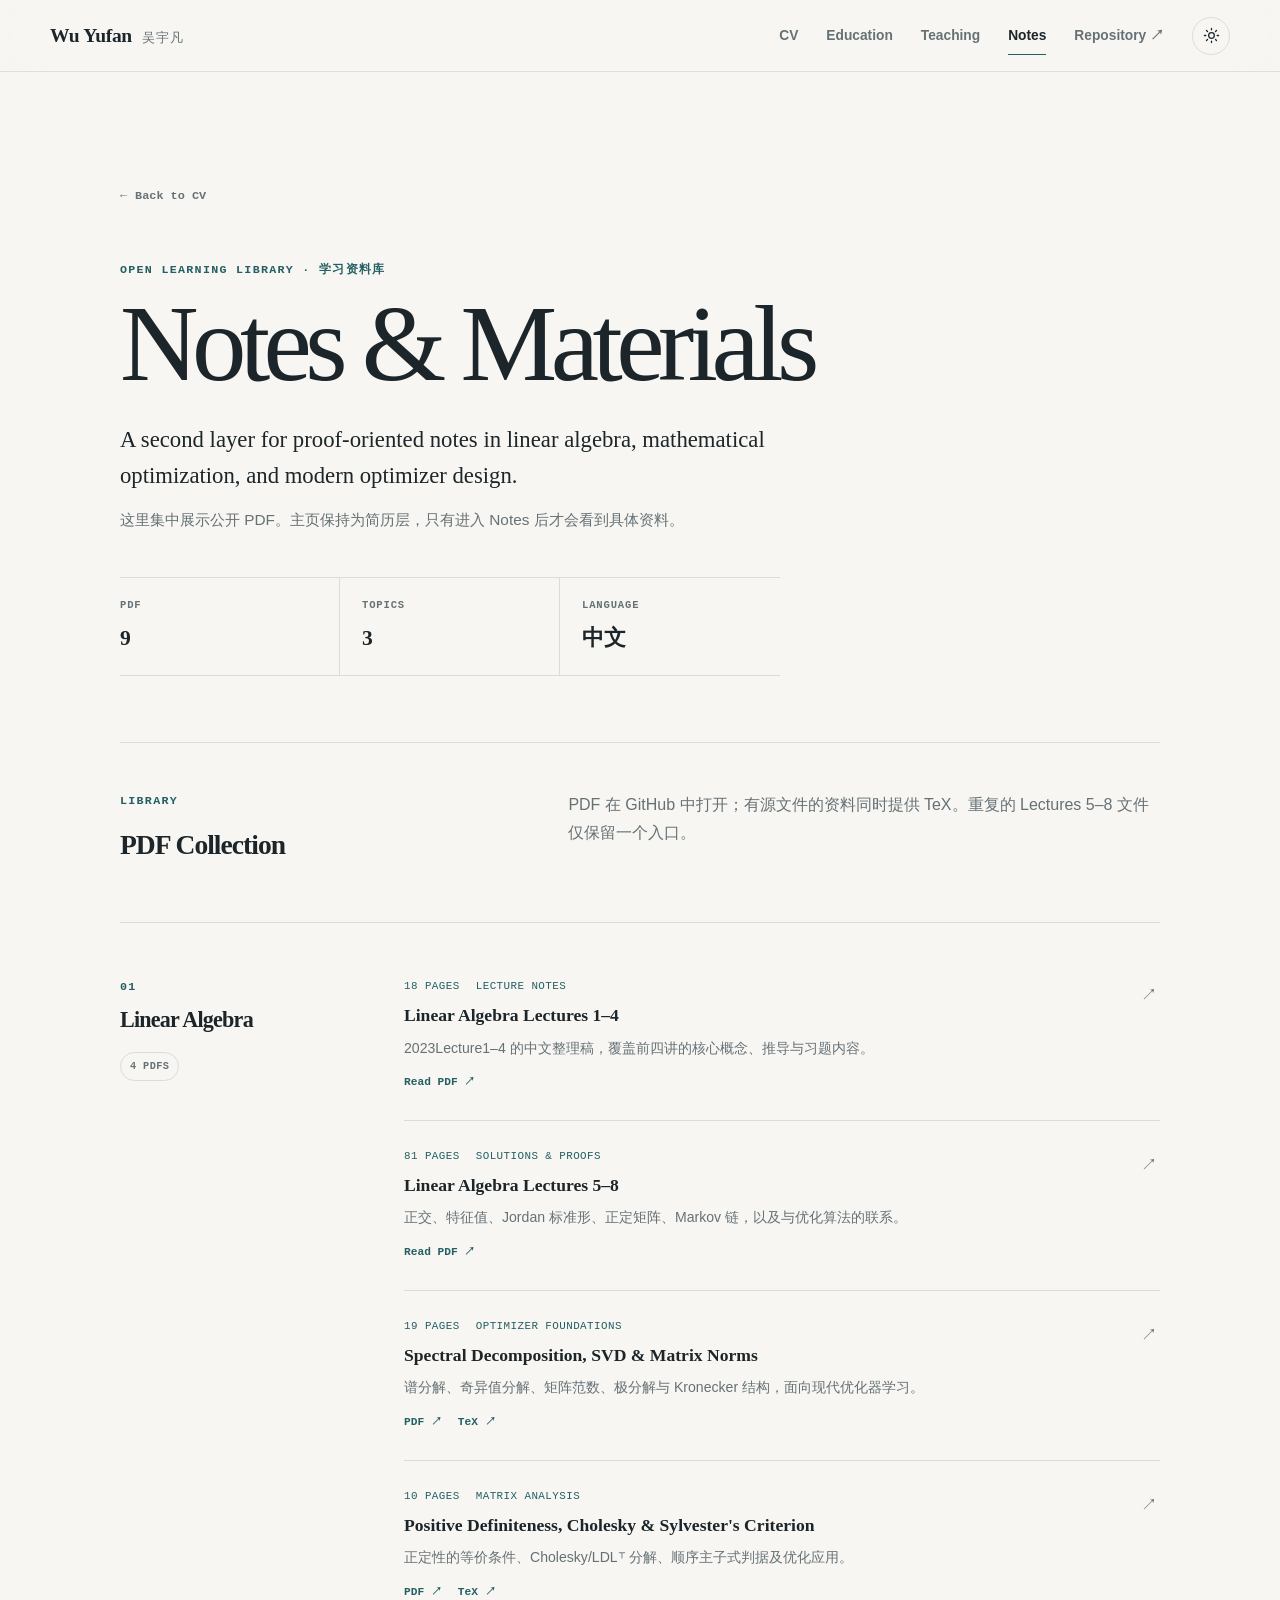
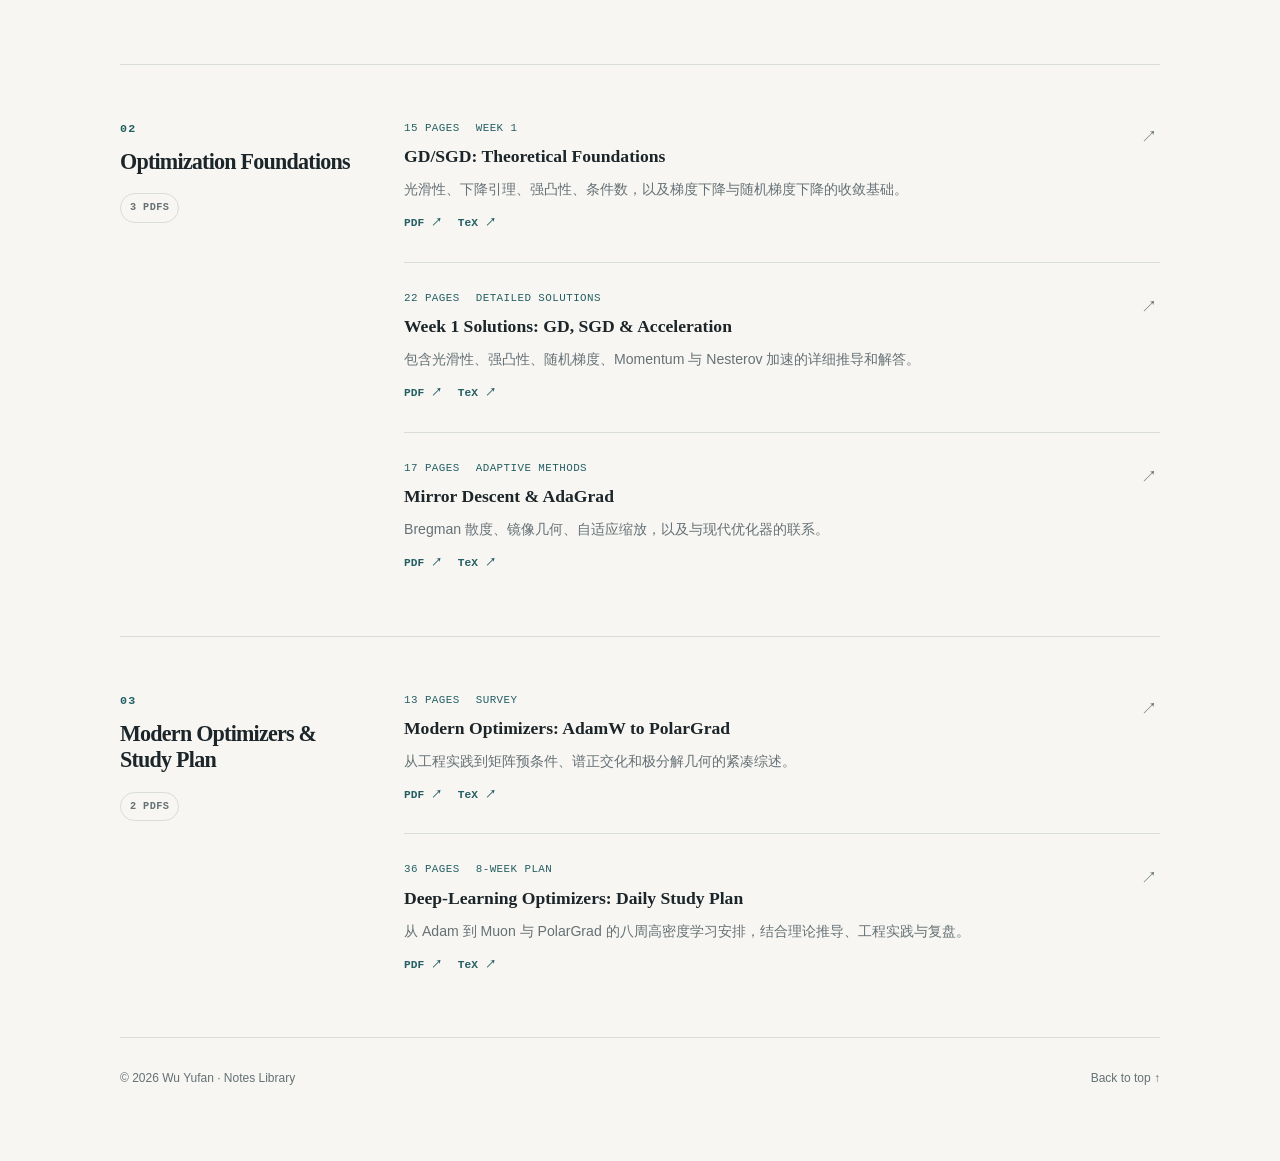
==== docs/notes.html @ ca5fc572 "update academic profile and notes library" ====
<!doctype html>
<html lang="zh-CN" data-theme="light">
<head>
  <meta charset="utf-8">
  <meta name="viewport" content="width=device-width, initial-scale=1">
  <meta name="description" content="Wu Yufan 的学习资料库：线性代数、数学优化与现代优化器中文 PDF 笔记。">
  <meta name="theme-color" content="#f7f6f2">
  <meta property="og:type" content="website">
  <meta property="og:title" content="Notes & Materials · Wu Yufan">
  <meta property="og:description" content="Open PDF notes on linear algebra, optimization, and modern optimizers.">
  <title>Notes & Materials · Wu Yufan</title>
  <link rel="icon" href="favicon.svg" type="image/svg+xml">
  <link rel="stylesheet" href="assets/css/site.css">
  <script>
    (function () {
      let stored = null;
      try {
        stored = localStorage.getItem('wy-theme');
      } catch (error) {
        stored = null;
      }
      const preferred = window.matchMedia('(prefers-color-scheme: dark)').matches ? 'dark' : 'light';
      document.documentElement.dataset.theme = stored || preferred;
    }());
  </script>
</head>
<body data-page="notes">
  <a class="skip-link" href="#library">跳到资料列表</a>

  <header class="masthead">
    <div class="masthead__inner">
      <a class="brand" href="index.html" aria-label="返回个人主页">
        <span class="brand__name">Wu Yufan</span>
        <span class="brand__cn">吴宇凡</span>
      </a>

      <button class="nav-toggle" type="button" aria-expanded="false" aria-controls="site-nav">
        <span class="sr-only">打开导航</span>
        <span></span><span></span><span></span>
      </button>

      <nav class="site-nav" id="site-nav" aria-label="主导航">
        <a href="index.html">CV</a>
        <a href="index.html#education">Education</a>
        <a href="index.html#teaching">Teaching</a>
        <a class="is-active" href="notes.html" aria-current="page">Notes</a>
        <a href="https://github.com/sufe-WuYuFan/Optimizer-algorithm-learning" target="_blank" rel="noreferrer">Repository <span aria-hidden="true">↗</span></a>
        <button class="theme-toggle" type="button" aria-label="切换到深色主题" aria-pressed="false" title="切换明暗主题">
          <svg class="icon icon--sun" viewBox="0 0 24 24" aria-hidden="true">
            <circle cx="12" cy="12" r="4"></circle>
            <path d="M12 2v2M12 20v2M4.93 4.93l1.42 1.42M17.66 17.66l1.41 1.41M2 12h2M20 12h2M4.93 19.07l1.42-1.42M17.66 6.34l1.41-1.41"></path>
          </svg>
          <svg class="icon icon--moon" viewBox="0 0 24 24" aria-hidden="true">
            <path d="M21 12.8A9 9 0 1 1 11.2 3 7 7 0 0 0 21 12.8Z"></path>
          </svg>
        </button>
      </nav>
    </div>
  </header>

  <main class="notes-shell" id="top">
    <header class="notes-hero">
      <a class="back-link" href="index.html"><span aria-hidden="true">←</span> Back to CV</a>
      <p class="eyebrow">Open learning library · 学习资料库</p>
      <h1>Notes & Materials</h1>
      <p class="notes-hero__lead">A second layer for proof-oriented notes in linear algebra, mathematical optimization, and modern optimizer design.</p>
      <p class="notes-hero__lead notes-hero__lead--cn">这里集中展示公开 PDF。主页保持为简历层，只有进入 Notes 后才会看到具体资料。</p>
      <dl class="notes-stats" aria-label="资料统计">
        <div><dt>PDF</dt><dd>9</dd></div>
        <div><dt>Topics</dt><dd>3</dd></div>
        <div><dt>Language</dt><dd>中文</dd></div>
      </dl>
    </header>

    <section class="notes-library" id="library" aria-labelledby="library-title">
      <div class="notes-library__intro">
        <div>
          <p class="section-index">Library</p>
          <h2 id="library-title">PDF Collection</h2>
        </div>
        <p>PDF 在 GitHub 中打开；有源文件的资料同时提供 TeX。重复的 Lectures 5–8 文件仅保留一个入口。</p>
      </div>

      <section class="notes-group" aria-labelledby="linear-algebra-title">
        <header class="notes-group__header">
          <div>
            <p class="section-index">01</p>
            <h3 id="linear-algebra-title">Linear Algebra</h3>
          </div>
          <span>4 PDFs</span>
        </header>
        <div class="notes-list">
          <article class="note">
            <div class="note__meta"><span>18 pages</span><span>Lecture notes</span></div>
            <h3>Linear Algebra Lectures 1–4</h3>
            <p>2023Lecture1–4 的中文整理稿，覆盖前四讲的核心概念、推导与习题内容。</p>
            <div class="note__links">
              <a href="https://github.com/sufe-WuYuFan/Optimizer-algorithm-learning/blob/main/线性代数知识补充/线性代数Lecture_1_4.pdf" target="_blank" rel="noreferrer">Read PDF <span aria-hidden="true">↗</span></a>
            </div>
          </article>

          <article class="note">
            <div class="note__meta"><span>81 pages</span><span>Solutions & proofs</span></div>
            <h3>Linear Algebra Lectures 5–8</h3>
            <p>正交、特征值、Jordan 标准形、正定矩阵、Markov 链，以及与优化算法的联系。</p>
            <div class="note__links">
              <a href="https://github.com/sufe-WuYuFan/Optimizer-algorithm-learning/blob/main/optimizer-lecture/linear_algebra_lectures_5_8_solutions.pdf" target="_blank" rel="noreferrer">Read PDF <span aria-hidden="true">↗</span></a>
            </div>
          </article>

          <article class="note">
            <div class="note__meta"><span>19 pages</span><span>Optimizer foundations</span></div>
            <h3>Spectral Decomposition, SVD & Matrix Norms</h3>
            <p>谱分解、奇异值分解、矩阵范数、极分解与 Kronecker 结构，面向现代优化器学习。</p>
            <div class="note__links">
              <a href="https://github.com/sufe-WuYuFan/Optimizer-algorithm-learning/blob/main/线性代数知识补充/linear_algebra_supplement.pdf" target="_blank" rel="noreferrer">PDF <span aria-hidden="true">↗</span></a>
              <a href="https://github.com/sufe-WuYuFan/Optimizer-algorithm-learning/blob/main/线性代数知识补充/linear_algebra_supplement.tex" target="_blank" rel="noreferrer">TeX <span aria-hidden="true">↗</span></a>
            </div>
          </article>

          <article class="note">
            <div class="note__meta"><span>10 pages</span><span>Matrix analysis</span></div>
            <h3>Positive Definiteness, Cholesky & Sylvester's Criterion</h3>
            <p>正定性的等价条件、Cholesky/LDLᵀ 分解、顺序主子式判据及优化应用。</p>
            <div class="note__links">
              <a href="https://github.com/sufe-WuYuFan/Optimizer-algorithm-learning/blob/main/optimizer-lecture/positive-definite-cholesky-sylvester.pdf" target="_blank" rel="noreferrer">PDF <span aria-hidden="true">↗</span></a>
              <a href="https://github.com/sufe-WuYuFan/Optimizer-algorithm-learning/blob/main/optimizer-lecture/positive-definite-cholesky-sylvester.tex" target="_blank" rel="noreferrer">TeX <span aria-hidden="true">↗</span></a>
            </div>
          </article>
        </div>
      </section>

      <section class="notes-group" aria-labelledby="optimization-title">
        <header class="notes-group__header">
          <div>
            <p class="section-index">02</p>
            <h3 id="optimization-title">Optimization Foundations</h3>
          </div>
          <span>3 PDFs</span>
        </header>
        <div class="notes-list">
          <article class="note">
            <div class="note__meta"><span>15 pages</span><span>Week 1</span></div>
            <h3>GD/SGD: Theoretical Foundations</h3>
            <p>光滑性、下降引理、强凸性、条件数，以及梯度下降与随机梯度下降的收敛基础。</p>
            <div class="note__links">
              <a href="https://github.com/sufe-WuYuFan/Optimizer-algorithm-learning/blob/main/optimizer-lecture/week1.pdf" target="_blank" rel="noreferrer">PDF <span aria-hidden="true">↗</span></a>
              <a href="https://github.com/sufe-WuYuFan/Optimizer-algorithm-learning/blob/main/optimizer-lecture/week1.tex" target="_blank" rel="noreferrer">TeX <span aria-hidden="true">↗</span></a>
            </div>
          </article>

          <article class="note">
            <div class="note__meta"><span>22 pages</span><span>Detailed solutions</span></div>
            <h3>Week 1 Solutions: GD, SGD & Acceleration</h3>
            <p>包含光滑性、强凸性、随机梯度、Momentum 与 Nesterov 加速的详细推导和解答。</p>
            <div class="note__links">
              <a href="https://github.com/sufe-WuYuFan/Optimizer-algorithm-learning/blob/main/optimizer-lecture/week1_solutions.pdf" target="_blank" rel="noreferrer">PDF <span aria-hidden="true">↗</span></a>
              <a href="https://github.com/sufe-WuYuFan/Optimizer-algorithm-learning/blob/main/optimizer-lecture/week1_solutions.tex" target="_blank" rel="noreferrer">TeX <span aria-hidden="true">↗</span></a>
            </div>
          </article>

          <article class="note">
            <div class="note__meta"><span>17 pages</span><span>Adaptive methods</span></div>
            <h3>Mirror Descent & AdaGrad</h3>
            <p>Bregman 散度、镜像几何、自适应缩放，以及与现代优化器的联系。</p>
            <div class="note__links">
              <a href="https://github.com/sufe-WuYuFan/Optimizer-algorithm-learning/blob/main/optimizer-lecture/week2_mirror_descent_adagrad.pdf" target="_blank" rel="noreferrer">PDF <span aria-hidden="true">↗</span></a>
              <a href="https://github.com/sufe-WuYuFan/Optimizer-algorithm-learning/blob/main/optimizer-lecture/week2_mirror_descent_adagrad.tex" target="_blank" rel="noreferrer">TeX <span aria-hidden="true">↗</span></a>
            </div>
          </article>
        </div>
      </section>

      <section class="notes-group" aria-labelledby="optimizers-title">
        <header class="notes-group__header">
          <div>
            <p class="section-index">03</p>
            <h3 id="optimizers-title">Modern Optimizers & Study Plan</h3>
          </div>
          <span>2 PDFs</span>
        </header>
        <div class="notes-list">
          <article class="note">
            <div class="note__meta"><span>13 pages</span><span>Survey</span></div>
            <h3>Modern Optimizers: AdamW to PolarGrad</h3>
            <p>从工程实践到矩阵预条件、谱正交化和极分解几何的紧凑综述。</p>
            <div class="note__links">
              <a href="https://github.com/sufe-WuYuFan/Optimizer-algorithm-learning/blob/main/optimizer-lecture/optimizer_lecture_v2.pdf" target="_blank" rel="noreferrer">PDF <span aria-hidden="true">↗</span></a>
              <a href="https://github.com/sufe-WuYuFan/Optimizer-algorithm-learning/blob/main/optimizer-lecture/optimizer_lecture_v2.tex" target="_blank" rel="noreferrer">TeX <span aria-hidden="true">↗</span></a>
            </div>
          </article>

          <article class="note">
            <div class="note__meta"><span>36 pages</span><span>8-week plan</span></div>
            <h3>Deep-Learning Optimizers: Daily Study Plan</h3>
            <p>从 Adam 到 Muon 与 PolarGrad 的八周高密度学习安排，结合理论推导、工程实践与复盘。</p>
            <div class="note__links">
              <a href="https://github.com/sufe-WuYuFan/Optimizer-algorithm-learning/blob/main/optimizer-lecture/每日学习计划_优化器.pdf" target="_blank" rel="noreferrer">PDF <span aria-hidden="true">↗</span></a>
              <a href="https://github.com/sufe-WuYuFan/Optimizer-algorithm-learning/blob/main/optimizer-lecture/每日学习计划_优化器.tex" target="_blank" rel="noreferrer">TeX <span aria-hidden="true">↗</span></a>
            </div>
          </article>
        </div>
      </section>
    </section>

    <footer class="footer notes-footer">
      <p>© <span id="current-year">2026</span> Wu Yufan · Notes Library</p>
      <a href="#top">Back to top ↑</a>
    </footer>
  </main>

  <script src="assets/js/site.js" defer></script>
</body>
</html>
---- docs/assets/css/site.css ----
:root {
  color-scheme: light;
  --bg: #f7f6f2;
  --surface: #ffffff;
  --surface-muted: #f0f2ef;
  --ink: #1c2529;
  --muted: #667176;
  --faint: #647176;
  --line: #d8ddda;
  --line-strong: #bac4c0;
  --accent: #245f63;
  --accent-strong: #17464a;
  --accent-soft: #e4efed;
  --shadow: 0 18px 55px rgba(25, 42, 43, 0.08);
  --sans: Inter, ui-sans-serif, -apple-system, BlinkMacSystemFont, "Segoe UI", "PingFang SC", "Hiragino Sans GB", "Microsoft YaHei", sans-serif;
  --serif: "Iowan Old Style", "Palatino Linotype", "Noto Serif SC", "Songti SC", Georgia, serif;
  --mono: "SFMono-Regular", Consolas, "Liberation Mono", monospace;
  --header-h: 72px;
  --content-w: 1180px;
}

html[data-theme="dark"] {
  color-scheme: dark;
  --bg: #121718;
  --surface: #192022;
  --surface-muted: #20292b;
  --ink: #edf1ef;
  --muted: #aab5b4;
  --faint: #7f8b8a;
  --line: #313b3c;
  --line-strong: #465354;
  --accent: #8fc9c6;
  --accent-strong: #b7e3df;
  --accent-soft: #203536;
  --shadow: 0 20px 60px rgba(0, 0, 0, 0.28);
}

*,
*::before,
*::after {
  box-sizing: border-box;
}

html {
  scroll-behavior: smooth;
  scroll-padding-top: calc(var(--header-h) + 24px);
}

body {
  margin: 0;
  background: var(--bg);
  color: var(--ink);
  font-family: var(--sans);
  font-size: 16px;
  line-height: 1.72;
  -webkit-font-smoothing: antialiased;
  text-rendering: optimizeLegibility;
}

a {
  color: inherit;
  text-decoration-thickness: 1px;
  text-underline-offset: 0.2em;
}

a:hover {
  color: var(--accent);
}

button,
a {
  -webkit-tap-highlight-color: transparent;
}

button {
  font: inherit;
}

img,
svg {
  display: block;
}

::selection {
  background: var(--accent-soft);
  color: var(--accent-strong);
}

.sr-only {
  position: absolute;
  width: 1px;
  height: 1px;
  padding: 0;
  margin: -1px;
  overflow: hidden;
  clip: rect(0, 0, 0, 0);
  white-space: nowrap;
  border: 0;
}

.skip-link {
  position: fixed;
  z-index: 1000;
  top: 10px;
  left: 10px;
  padding: 9px 14px;
  border-radius: 8px;
  background: var(--ink);
  color: var(--bg);
  transform: translateY(-150%);
  transition: transform 0.2s ease;
}

.skip-link:focus {
  transform: translateY(0);
}

.masthead {
  position: sticky;
  z-index: 100;
  top: 0;
  height: var(--header-h);
  border-bottom: 1px solid color-mix(in srgb, var(--line) 82%, transparent);
  background: color-mix(in srgb, var(--bg) 91%, transparent);
  backdrop-filter: blur(18px) saturate(140%);
}

.masthead__inner {
  display: flex;
  align-items: center;
  justify-content: space-between;
  width: min(calc(100% - 40px), var(--content-w));
  height: 100%;
  margin: 0 auto;
}

.brand {
  display: inline-flex;
  align-items: baseline;
  gap: 10px;
  text-decoration: none;
  letter-spacing: -0.02em;
}

.brand__name {
  font-family: var(--serif);
  font-size: 1.22rem;
  font-weight: 700;
}

.brand__cn {
  color: var(--muted);
  font-size: 0.79rem;
  letter-spacing: 0.08em;
}

.site-nav {
  display: flex;
  align-items: center;
  gap: 28px;
}

.site-nav > a {
  position: relative;
  color: var(--muted);
  font-size: 0.86rem;
  font-weight: 600;
  text-decoration: none;
}

.site-nav > a::after {
  position: absolute;
  right: 0;
  bottom: -8px;
  left: 0;
  height: 1px;
  background: var(--accent);
  content: "";
  transform: scaleX(0);
  transform-origin: left;
  transition: transform 0.2s ease;
}

.site-nav > a:hover,
.site-nav > a.is-active {
  color: var(--ink);
}

.site-nav > a:hover::after,
.site-nav > a.is-active::after {
  transform: scaleX(1);
}

.theme-toggle,
.nav-toggle {
  display: grid;
  width: 38px;
  height: 38px;
  padding: 0;
  border: 1px solid var(--line);
  border-radius: 50%;
  background: transparent;
  color: var(--ink);
  cursor: pointer;
  place-items: center;
  transition: border-color 0.2s ease, background 0.2s ease, transform 0.2s ease;
}

.theme-toggle:hover,
.nav-toggle:hover {
  border-color: var(--line-strong);
  background: var(--surface-muted);
  transform: translateY(-1px);
}

.theme-toggle .icon {
  grid-area: 1 / 1;
  width: 17px;
  height: 17px;
  fill: none;
  stroke: currentColor;
  stroke-linecap: round;
  stroke-linejoin: round;
  stroke-width: 1.8;
  transition: opacity 0.18s ease, transform 0.25s ease;
}

html[data-theme="light"] .icon--moon,
html[data-theme="dark"] .icon--sun {
  opacity: 0;
  transform: rotate(-30deg) scale(0.7);
}

html[data-theme="light"] .icon--sun,
html[data-theme="dark"] .icon--moon {
  opacity: 1;
  transform: rotate(0) scale(1);
}

.nav-toggle {
  display: none;
}

.page {
  display: grid;
  grid-template-columns: 260px minmax(0, 1fr);
  gap: clamp(52px, 7vw, 92px);
  width: min(calc(100% - 40px), var(--content-w));
  margin: 0 auto;
  padding: 58px 0 80px;
}

.profile__sticky {
  position: sticky;
  top: calc(var(--header-h) + 38px);
}

.profile__avatar-wrap {
  position: relative;
  width: 176px;
  height: 176px;
  margin-bottom: 25px;
}

.profile__avatar-wrap::after {
  position: absolute;
  right: 4px;
  bottom: 5px;
  width: 17px;
  height: 17px;
  border: 4px solid var(--bg);
  border-radius: 50%;
  background: #63a98e;
  content: "";
}

.profile__avatar {
  width: 176px;
  height: 176px;
  border: 1px solid var(--line);
  border-radius: 50%;
  background: var(--surface-muted);
  box-shadow: var(--shadow);
  object-fit: cover;
}

.profile__identity h1 {
  margin: 0;
  font-family: var(--serif);
  font-size: 1.82rem;
  line-height: 1.12;
  letter-spacing: -0.035em;
}

.profile__name-cn {
  margin: 5px 0 0;
  color: var(--muted);
  font-family: var(--serif);
  font-size: 0.95rem;
  letter-spacing: 0.08em;
}

.profile__role {
  margin: 8px 0 0;
  color: var(--accent);
  font-family: var(--mono);
  font-size: 0.76rem;
  letter-spacing: 0.015em;
}

.profile__bio {
  margin: 18px 0 0;
  color: var(--muted);
  font-size: 0.91rem;
  line-height: 1.65;
}

.profile__facts {
  display: grid;
  gap: 13px;
  margin: 26px 0 0;
  padding: 22px 0;
  border-top: 1px solid var(--line);
  border-bottom: 1px solid var(--line);
}

.profile__facts > div {
  display: grid;
  grid-template-columns: 20px minmax(0, 1fr);
  gap: 10px;
  align-items: start;
}

.profile__facts dt,
.profile__facts dd {
  margin: 0;
}

.profile__facts svg {
  width: 17px;
  height: 17px;
  margin-top: 4px;
  fill: none;
  stroke: var(--faint);
  stroke-linecap: round;
  stroke-linejoin: round;
  stroke-width: 1.7;
}

.profile__facts dd {
  color: var(--muted);
  font-size: 0.82rem;
  line-height: 1.5;
  overflow-wrap: anywhere;
}

.profile__facts a {
  text-decoration: none;
}

.profile__actions {
  display: grid;
  gap: 9px;
  margin-top: 23px;
}

.button {
  display: inline-flex;
  align-items: center;
  justify-content: center;
  min-height: 42px;
  padding: 9px 16px;
  border: 1px solid var(--line);
  border-radius: 7px;
  font-size: 0.82rem;
  font-weight: 700;
  text-decoration: none;
  transition: transform 0.2s ease, border-color 0.2s ease, background 0.2s ease;
}

.button:hover {
  transform: translateY(-1px);
}

.button--primary {
  border-color: var(--accent-strong);
  background: var(--accent-strong);
  color: var(--bg);
}

.button--primary:hover {
  color: var(--bg);
  filter: brightness(1.08);
}

.button--ghost:hover {
  border-color: var(--line-strong);
  background: var(--surface-muted);
}

.cv {
  min-width: 0;
}

.cv-hero {
  padding: 10px 0 56px;
}

.eyebrow,
.section-index {
  margin: 0;
  color: var(--accent);
  font-family: var(--mono);
  font-size: 0.73rem;
  font-weight: 700;
  letter-spacing: 0.11em;
  text-transform: uppercase;
}

.cv-hero h2 {
  margin: 12px 0 24px;
  font-family: var(--serif);
  font-size: clamp(3rem, 7vw, 5.4rem);
  font-weight: 500;
  line-height: 0.98;
  letter-spacing: -0.055em;
}

.cv-hero__lead {
  max-width: 790px;
  margin: 0;
  color: var(--ink);
  font-family: var(--serif);
  font-size: clamp(1.15rem, 2vw, 1.36rem);
  line-height: 1.58;
}

.cv-hero__lead--cn {
  margin-top: 14px;
  color: var(--muted);
  font-family: var(--sans);
  font-size: 0.98rem;
  line-height: 1.78;
}

.cv-hero__meta {
  display: flex;
  flex-wrap: wrap;
  gap: 8px 24px;
  margin-top: 30px;
  color: var(--muted);
  font-family: var(--mono);
  font-size: 0.72rem;
  letter-spacing: 0.025em;
}

.cv-hero__meta a {
  color: var(--accent);
  text-decoration: none;
}

.cv-section {
  display: grid;
  grid-template-columns: 150px minmax(0, 1fr);
  gap: 36px;
  padding: 48px 0 54px;
  border-top: 1px solid var(--line);
}

.cv-section__heading {
  position: relative;
}

.cv-section__heading h2 {
  margin: 10px 0 0;
  font-family: var(--serif);
  font-size: 1.36rem;
  line-height: 1.2;
  letter-spacing: -0.025em;
}

.section-intro {
  max-width: 670px;
  margin: 0 0 30px;
  color: var(--muted);
}

.entry {
  display: grid;
  grid-template-columns: 116px minmax(0, 1fr);
  gap: 22px;
}

.entry + .entry {
  margin-top: 38px;
  padding-top: 38px;
  border-top: 1px dashed var(--line);
}

.entry__time {
  padding-top: 3px;
  color: var(--faint);
  font-family: var(--mono);
  font-size: 0.72rem;
  font-weight: 700;
  line-height: 1.45;
  letter-spacing: 0.04em;
  text-transform: uppercase;
}

.entry--compact + .entry--compact {
  margin-top: 20px;
  padding-top: 20px;
}

.entry--compact h3 {
  font-size: 1.04rem;
}

.entry__title-row {
  display: flex;
  gap: 18px;
  align-items: baseline;
  justify-content: space-between;
}

.entry h3 {
  margin: 0;
  font-family: var(--serif);
  font-size: 1.13rem;
  line-height: 1.35;
}

.entry__place,
.text-link {
  flex: 0 0 auto;
  color: var(--muted);
  font-family: var(--mono);
  font-size: 0.7rem;
  text-decoration: none;
}

.text-link {
  color: var(--accent);
  font-weight: 700;
}

.entry__subtitle {
  margin: 5px 0 0;
  color: var(--accent);
  font-size: 0.84rem;
  font-weight: 650;
}

.entry ul {
  margin: 15px 0 0;
  padding-left: 1.1rem;
  color: var(--muted);
  font-size: 0.91rem;
}

.entry li + li {
  margin-top: 6px;
}

.entry li::marker {
  color: var(--accent);
}

.interest-grid {
  display: grid;
  grid-template-columns: repeat(3, minmax(0, 1fr));
  gap: 12px;
}

.interest-grid article {
  min-height: 210px;
  padding: 22px;
  border: 1px solid var(--line);
  border-radius: 10px;
  background: var(--surface);
  transition: transform 0.2s ease, border-color 0.2s ease, box-shadow 0.2s ease;
}

.interest-grid article:hover {
  border-color: var(--line-strong);
  box-shadow: var(--shadow);
  transform: translateY(-3px);
}

.interest-grid__number {
  color: var(--accent);
  font-family: var(--mono);
  font-size: 0.72rem;
}

.interest-grid h3 {
  margin: 28px 0 10px;
  font-family: var(--serif);
  font-size: 1.02rem;
  line-height: 1.3;
}

.interest-grid p {
  margin: 0;
  color: var(--muted);
  font-size: 0.84rem;
  line-height: 1.65;
}

.notes-list {
  display: grid;
  gap: 0;
}

.note {
  position: relative;
  padding: 26px 42px 28px 0;
  border-bottom: 1px solid var(--line);
}

.note:first-child {
  border-top: 1px solid var(--line);
}

.note::after {
  position: absolute;
  top: 30px;
  right: 3px;
  color: var(--faint);
  content: "↗";
  transition: color 0.2s ease, transform 0.2s ease;
}

.note:hover::after {
  color: var(--accent);
  transform: translate(2px, -2px);
}

.note__meta {
  display: flex;
  flex-wrap: wrap;
  gap: 8px 16px;
  color: var(--faint);
  font-family: var(--mono);
  font-size: 0.68rem;
  letter-spacing: 0.04em;
  text-transform: uppercase;
}

.note__meta span {
  color: var(--accent);
}

.note h3 {
  margin: 8px 0 8px;
  font-family: var(--serif);
  font-size: 1.1rem;
  line-height: 1.35;
}

.note p {
  max-width: 650px;
  margin: 0;
  color: var(--muted);
  font-size: 0.88rem;
}

.note__links {
  display: flex;
  gap: 16px;
  margin-top: 13px;
}

.note__links a {
  color: var(--accent);
  font-family: var(--mono);
  font-size: 0.7rem;
  font-weight: 700;
  text-decoration: none;
}

.notes-shell {
  width: min(calc(100% - 40px), 1040px);
  margin: 0 auto;
  padding: 0 0 72px;
}

.notes-hero {
  padding: clamp(64px, 9vw, 108px) 0 66px;
}

.back-link {
  display: inline-flex;
  gap: 8px;
  align-items: center;
  margin-bottom: 54px;
  color: var(--muted);
  font-family: var(--mono);
  font-size: 0.74rem;
  font-weight: 700;
  text-decoration: none;
}

.back-link:hover {
  color: var(--accent);
}

.notes-hero h1 {
  max-width: 850px;
  margin: 13px 0 26px;
  font-family: var(--serif);
  font-size: clamp(3.4rem, 9vw, 6.8rem);
  font-weight: 500;
  line-height: 0.94;
  letter-spacing: -0.06em;
}

.notes-hero__lead {
  max-width: 760px;
  margin: 0;
  font-family: var(--serif);
  font-size: clamp(1.12rem, 2.2vw, 1.42rem);
  line-height: 1.58;
}

.notes-hero__lead--cn {
  margin-top: 13px;
  color: var(--muted);
  font-family: var(--sans);
  font-size: 0.96rem;
  line-height: 1.75;
}

.notes-stats {
  display: grid;
  grid-template-columns: repeat(3, minmax(0, 1fr));
  max-width: 660px;
  margin: 44px 0 0;
  border-top: 1px solid var(--line);
  border-bottom: 1px solid var(--line);
}

.notes-stats > div {
  padding: 18px 22px;
  border-right: 1px solid var(--line);
}

.notes-stats > div:first-child {
  padding-left: 0;
}

.notes-stats > div:last-child {
  border-right: 0;
}

.notes-stats dt,
.notes-stats dd {
  margin: 0;
}

.notes-stats dt {
  color: var(--faint);
  font-family: var(--mono);
  font-size: 0.66rem;
  font-weight: 700;
  letter-spacing: 0.08em;
  text-transform: uppercase;
}

.notes-stats dd {
  margin-top: 5px;
  color: var(--ink);
  font-family: var(--serif);
  font-size: 1.35rem;
  font-weight: 700;
}

.notes-library {
  border-top: 1px solid var(--line);
}

.notes-library__intro {
  display: grid;
  grid-template-columns: minmax(220px, 0.8fr) minmax(0, 1.2fr);
  gap: 54px;
  padding: 48px 0 54px;
}

.notes-library__intro h2,
.notes-group__header h3 {
  margin: 10px 0 0;
  font-family: var(--serif);
  letter-spacing: -0.035em;
}

.notes-library__intro h2 {
  font-size: 1.72rem;
}

.notes-library__intro > p {
  max-width: 600px;
  margin: 0;
  color: var(--muted);
  line-height: 1.75;
}

.notes-group {
  display: grid;
  grid-template-columns: 230px minmax(0, 1fr);
  gap: 54px;
  padding: 54px 0 62px;
  border-top: 1px solid var(--line);
}

.notes-group__header {
  display: flex;
  flex-direction: column;
  gap: 18px;
  align-items: flex-start;
}

.notes-group__header h3 {
  font-size: 1.38rem;
  line-height: 1.2;
}

.notes-group__header > span {
  padding: 5px 9px;
  border: 1px solid var(--line);
  border-radius: 999px;
  color: var(--muted);
  font-family: var(--mono);
  font-size: 0.64rem;
  font-weight: 700;
  letter-spacing: 0.04em;
  text-transform: uppercase;
}

.notes-group .note:first-child {
  border-top: 0;
  padding-top: 0;
}

.notes-group .note:first-child::after {
  top: 4px;
}

.notes-group .note:last-child {
  border-bottom: 0;
  padding-bottom: 0;
}

.notes-footer {
  padding-top: 38px;
  border-top: 1px solid var(--line);
}

.skills-list {
  margin: 0;
}

.skills-list > div {
  display: grid;
  grid-template-columns: 145px minmax(0, 1fr);
  gap: 24px;
  padding: 16px 0;
  border-bottom: 1px solid var(--line);
}

.skills-list > div:first-child {
  border-top: 1px solid var(--line);
}

.skills-list dt {
  font-family: var(--serif);
  font-weight: 700;
}

.skills-list dd {
  margin: 0;
  color: var(--muted);
  font-size: 0.91rem;
}

.contact-card {
  padding: clamp(24px, 4vw, 38px);
  border: 1px solid var(--line);
  border-radius: 12px;
  background: var(--accent-soft);
}

.contact-card p {
  max-width: 600px;
  margin: 0;
  font-family: var(--serif);
  font-size: 1.08rem;
}

.contact-card__links {
  display: flex;
  flex-wrap: wrap;
  gap: 9px 24px;
  margin-top: 20px;
}

.contact-card__links a {
  color: var(--accent-strong);
  font-family: var(--mono);
  font-size: 0.75rem;
  font-weight: 700;
  text-decoration: none;
}

.footer {
  display: flex;
  gap: 24px;
  align-items: center;
  justify-content: space-between;
  padding: 30px 0 0;
  color: var(--faint);
  font-size: 0.75rem;
}

.footer p {
  margin: 0;
}

.footer a {
  flex: 0 0 auto;
  text-decoration: none;
}

:focus-visible {
  outline: 2px solid var(--accent);
  outline-offset: 4px;
}

@media (max-width: 1020px) {
  .page {
    grid-template-columns: 220px minmax(0, 1fr);
    gap: 48px;
  }

  .profile__avatar-wrap,
  .profile__avatar {
    width: 150px;
    height: 150px;
  }

  .cv-section {
    grid-template-columns: 125px minmax(0, 1fr);
    gap: 24px;
  }

  .interest-grid {
    grid-template-columns: 1fr;
  }

  .interest-grid article {
    min-height: 0;
  }

  .interest-grid h3 {
    margin-top: 16px;
  }
}

@media (max-width: 780px) {
  :root {
    --header-h: 64px;
  }

  .masthead__inner {
    width: min(calc(100% - 28px), var(--content-w));
  }

  .nav-toggle {
    display: grid;
    gap: 4px;
  }

  .nav-toggle > span:not(.sr-only) {
    width: 16px;
    height: 1.5px;
    background: currentColor;
    transition: transform 0.2s ease, opacity 0.2s ease;
  }

  .nav-toggle[aria-expanded="true"] > span:nth-of-type(2) {
    transform: translateY(5.5px) rotate(45deg);
  }

  .nav-toggle[aria-expanded="true"] > span:nth-of-type(3) {
    opacity: 0;
  }

  .nav-toggle[aria-expanded="true"] > span:nth-of-type(4) {
    transform: translateY(-5.5px) rotate(-45deg);
  }

  .site-nav {
    position: absolute;
    top: calc(100% + 1px);
    right: 0;
    left: 0;
    display: none;
    padding: 18px 20px 22px;
    border-bottom: 1px solid var(--line);
    background: var(--bg);
    box-shadow: 0 18px 35px rgba(0, 0, 0, 0.08);
  }

  .site-nav.is-open {
    display: grid;
    grid-template-columns: 1fr;
    gap: 7px;
  }

  .site-nav > a {
    padding: 9px 4px;
    font-size: 0.92rem;
  }

  .site-nav > a::after {
    display: none;
  }

  .theme-toggle {
    position: absolute;
    top: 18px;
    right: 72px;
  }

  .page {
    display: block;
    width: min(calc(100% - 28px), 700px);
    padding-top: 34px;
  }

  .profile__sticky {
    position: static;
    display: grid;
    grid-template-columns: 116px minmax(0, 1fr);
    gap: 0 24px;
    padding-bottom: 34px;
    border-bottom: 1px solid var(--line);
  }

  .profile__avatar-wrap,
  .profile__avatar {
    width: 116px;
    height: 116px;
  }

  .profile__avatar-wrap {
    grid-row: 1 / span 2;
    margin-bottom: 0;
  }

  .profile__identity {
    align-self: center;
  }

  .profile__bio {
    margin-top: 12px;
  }

  .profile__facts,
  .profile__actions {
    grid-column: 1 / -1;
  }

  .profile__facts {
    grid-template-columns: repeat(2, minmax(0, 1fr));
    margin-top: 24px;
  }

  .profile__facts > div:first-child {
    grid-column: 1 / -1;
  }

  .profile__actions {
    grid-template-columns: repeat(2, minmax(0, 1fr));
  }

  .cv-hero {
    padding: 54px 0 46px;
  }

  .cv-section {
    display: block;
  }

  .cv-section__heading {
    margin-bottom: 30px;
  }

  .cv-section__heading h2 {
    font-size: 1.55rem;
  }

  .notes-shell {
    width: min(calc(100% - 28px), 700px);
  }

  .notes-hero {
    padding: 54px 0 50px;
  }

  .back-link {
    margin-bottom: 40px;
  }

  .notes-library__intro,
  .notes-group {
    display: block;
  }

  .notes-library__intro > p {
    margin-top: 24px;
  }

  .notes-group__header {
    flex-direction: row;
    justify-content: space-between;
    margin-bottom: 38px;
  }
}

@media (max-width: 540px) {
  .brand__cn {
    display: none;
  }

  .profile__sticky {
    grid-template-columns: 92px minmax(0, 1fr);
    gap: 0 18px;
  }

  .profile__avatar-wrap,
  .profile__avatar {
    width: 92px;
    height: 92px;
  }

  .profile__identity h1 {
    font-size: 1.55rem;
  }

  .profile__role {
    font-size: 0.65rem;
  }

  .profile__facts {
    grid-template-columns: 1fr;
  }

  .profile__facts > div:first-child {
    grid-column: auto;
  }

  .profile__actions {
    grid-template-columns: 1fr;
  }

  .cv-hero h2 {
    font-size: clamp(2.85rem, 16vw, 4.4rem);
  }

  .notes-hero h1 {
    font-size: clamp(3rem, 16vw, 4.5rem);
  }

  .notes-stats > div {
    padding: 15px 10px;
  }

  .notes-stats > div:first-child {
    padding-left: 0;
  }

  .notes-stats dd {
    font-size: 1.08rem;
  }

  .entry {
    display: block;
  }

  .entry__time {
    margin-bottom: 9px;
  }

  .entry__title-row {
    display: block;
  }

  .entry__place,
  .text-link {
    display: inline-block;
    margin-top: 7px;
  }

  .skills-list > div {
    grid-template-columns: 1fr;
    gap: 5px;
  }

  .footer {
    display: block;
  }

  .footer a {
    display: inline-block;
    margin-top: 9px;
  }
}

@media (prefers-reduced-motion: reduce) {
  html {
    scroll-behavior: auto;
  }

  *,
  *::before,
  *::after {
    scroll-behavior: auto !important;
    transition-duration: 0.01ms !important;
    animation-duration: 0.01ms !important;
    animation-iteration-count: 1 !important;
  }
}

@media print {
  :root {
    --bg: #fff;
    --ink: #000;
    --muted: #333;
    --line: #bbb;
  }

  .masthead,
  .profile__actions,
  .theme-toggle,
  .footer a {
    display: none !important;
  }

  .page {
    display: block;
    width: auto;
    padding: 0;
  }

  .notes-shell {
    width: auto;
    padding: 0;
  }

  .profile__sticky {
    position: static;
    display: grid;
    grid-template-columns: 110px 1fr;
    gap: 20px;
    margin-bottom: 34px;
    padding-bottom: 22px;
    border-bottom: 1px solid #bbb;
  }

  .profile__avatar-wrap,
  .profile__avatar {
    width: 100px;
    height: 100px;
  }

  .profile__facts {
    grid-column: 1 / -1;
  }

  .cv-hero {
    display: none;
  }

  .notes-hero {
    padding: 0 0 30px;
  }

  .cv-section {
    grid-template-columns: 120px 1fr;
    break-inside: avoid;
  }

  .interest-grid article,
  .contact-card {
    background: #fff;
    box-shadow: none;
  }

  a {
    text-decoration: none;
  }
}
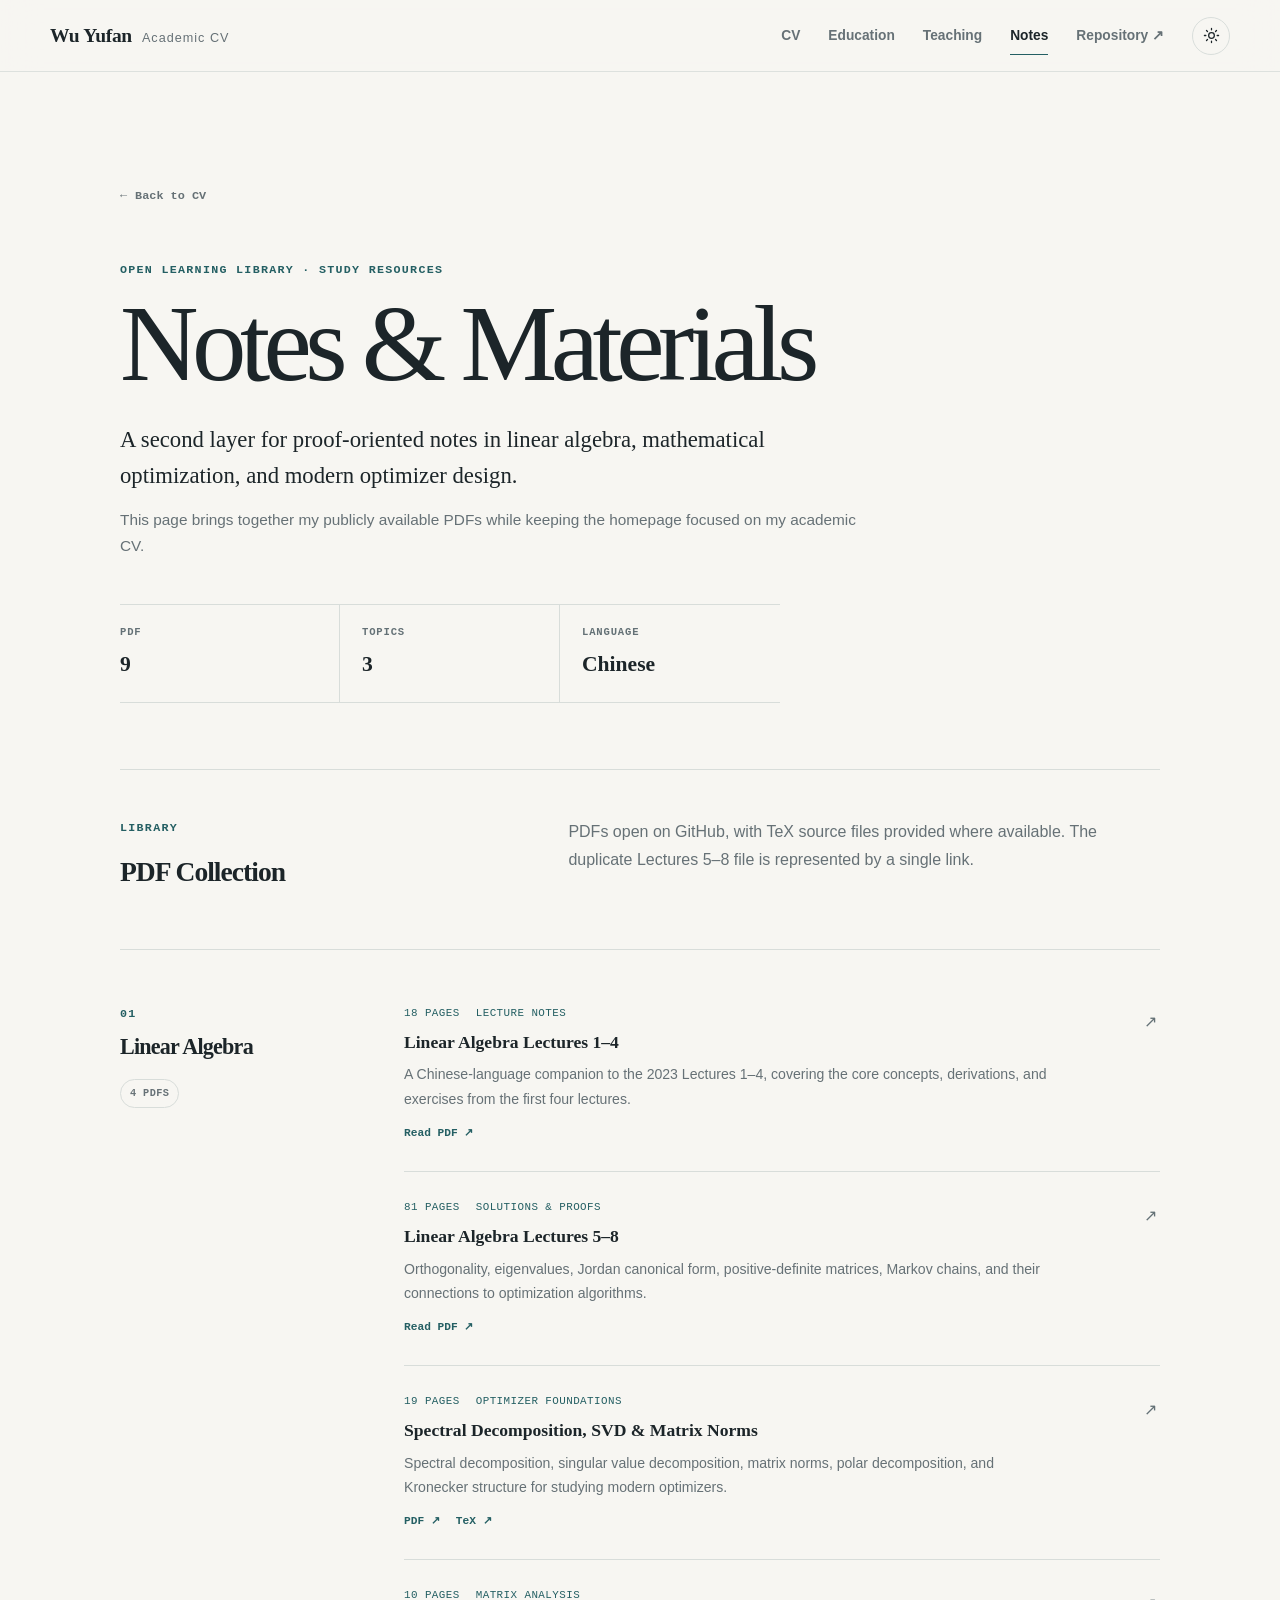
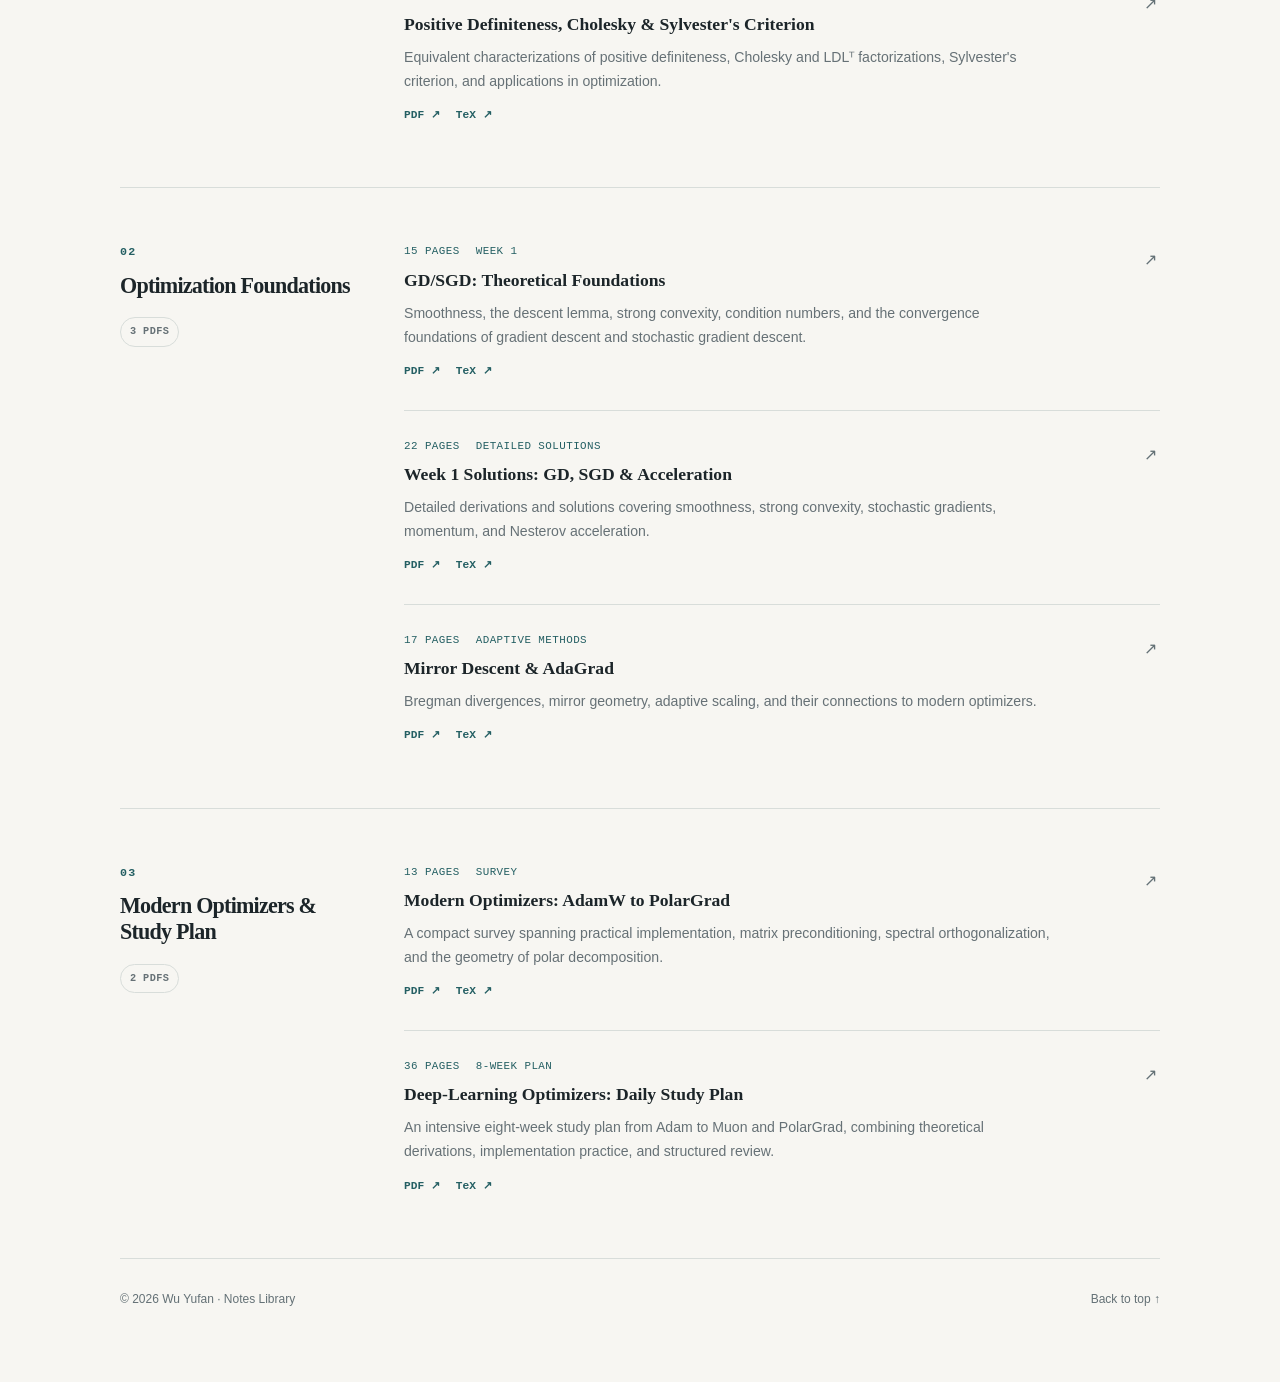
==== commit 1e254e1a: "translate academic site into English" ====
--- a/docs/notes.html
+++ b/docs/notes.html
@@ -1,9 +1,9 @@
 <!doctype html>
-<html lang="zh-CN" data-theme="light">
+<html lang="en" data-theme="light">
 <head>
   <meta charset="utf-8">
   <meta name="viewport" content="width=device-width, initial-scale=1">
-  <meta name="description" content="Wu Yufan 的学习资料库：线性代数、数学优化与现代优化器中文 PDF 笔记。">
+  <meta name="description" content="Wu Yufan's open library of PDF notes on linear algebra, mathematical optimization, and modern optimizers.">
   <meta name="theme-color" content="#f7f6f2">
   <meta property="og:type" content="website">
   <meta property="og:title" content="Notes & Materials · Wu Yufan">
@@ -25,27 +25,27 @@
   </script>
 </head>
 <body data-page="notes">
-  <a class="skip-link" href="#library">跳到资料列表</a>
+  <a class="skip-link" href="#library">Skip to the materials</a>
 
   <header class="masthead">
     <div class="masthead__inner">
-      <a class="brand" href="index.html" aria-label="返回个人主页">
+      <a class="brand" href="index.html" aria-label="Return to the CV homepage">
         <span class="brand__name">Wu Yufan</span>
-        <span class="brand__cn">吴宇凡</span>
+        <span class="brand__cn">Academic CV</span>
       </a>
 
       <button class="nav-toggle" type="button" aria-expanded="false" aria-controls="site-nav">
-        <span class="sr-only">打开导航</span>
+        <span class="sr-only">Open navigation</span>
         <span></span><span></span><span></span>
       </button>
 
-      <nav class="site-nav" id="site-nav" aria-label="主导航">
+      <nav class="site-nav" id="site-nav" aria-label="Main navigation">
         <a href="index.html">CV</a>
         <a href="index.html#education">Education</a>
         <a href="index.html#teaching">Teaching</a>
         <a class="is-active" href="notes.html" aria-current="page">Notes</a>
         <a href="https://github.com/sufe-WuYuFan/Optimizer-algorithm-learning" target="_blank" rel="noreferrer">Repository <span aria-hidden="true">↗</span></a>
-        <button class="theme-toggle" type="button" aria-label="切换到深色主题" aria-pressed="false" title="切换明暗主题">
+        <button class="theme-toggle" type="button" aria-label="Switch to dark theme" aria-pressed="false" title="Switch color theme">
           <svg class="icon icon--sun" viewBox="0 0 24 24" aria-hidden="true">
             <circle cx="12" cy="12" r="4"></circle>
             <path d="M12 2v2M12 20v2M4.93 4.93l1.42 1.42M17.66 17.66l1.41 1.41M2 12h2M20 12h2M4.93 19.07l1.42-1.42M17.66 6.34l1.41-1.41"></path>
@@ -61,14 +61,14 @@
   <main class="notes-shell" id="top">
     <header class="notes-hero">
       <a class="back-link" href="index.html"><span aria-hidden="true">←</span> Back to CV</a>
-      <p class="eyebrow">Open learning library · 学习资料库</p>
+      <p class="eyebrow">Open Learning Library · Study Resources</p>
       <h1>Notes & Materials</h1>
       <p class="notes-hero__lead">A second layer for proof-oriented notes in linear algebra, mathematical optimization, and modern optimizer design.</p>
-      <p class="notes-hero__lead notes-hero__lead--cn">这里集中展示公开 PDF。主页保持为简历层，只有进入 Notes 后才会看到具体资料。</p>
-      <dl class="notes-stats" aria-label="资料统计">
+      <p class="notes-hero__lead notes-hero__lead--cn">This page brings together my publicly available PDFs while keeping the homepage focused on my academic CV.</p>
+      <dl class="notes-stats" aria-label="Library statistics">
         <div><dt>PDF</dt><dd>9</dd></div>
         <div><dt>Topics</dt><dd>3</dd></div>
-        <div><dt>Language</dt><dd>中文</dd></div>
+        <div><dt>Language</dt><dd>Chinese</dd></div>
       </dl>
     </header>
 
@@ -78,7 +78,7 @@
           <p class="section-index">Library</p>
           <h2 id="library-title">PDF Collection</h2>
         </div>
-        <p>PDF 在 GitHub 中打开；有源文件的资料同时提供 TeX。重复的 Lectures 5–8 文件仅保留一个入口。</p>
+        <p>PDFs open on GitHub, with TeX source files provided where available. The duplicate Lectures 5–8 file is represented by a single link.</p>
       </div>
 
       <section class="notes-group" aria-labelledby="linear-algebra-title">
@@ -93,16 +93,16 @@
           <article class="note">
             <div class="note__meta"><span>18 pages</span><span>Lecture notes</span></div>
             <h3>Linear Algebra Lectures 1–4</h3>
-            <p>2023Lecture1–4 的中文整理稿，覆盖前四讲的核心概念、推导与习题内容。</p>
-            <div class="note__links">
-              <a href="https://github.com/sufe-WuYuFan/Optimizer-algorithm-learning/blob/main/线性代数知识补充/线性代数Lecture_1_4.pdf" target="_blank" rel="noreferrer">Read PDF <span aria-hidden="true">↗</span></a>
+            <p>A Chinese-language companion to the 2023 Lectures 1–4, covering the core concepts, derivations, and exercises from the first four lectures.</p>
+            <div class="note__links">
+              <a href="https://github.com/sufe-WuYuFan/Optimizer-algorithm-learning/blob/main/%E7%BA%BF%E6%80%A7%E4%BB%A3%E6%95%B0%E7%9F%A5%E8%AF%86%E8%A1%A5%E5%85%85/%E7%BA%BF%E6%80%A7%E4%BB%A3%E6%95%B0Lecture_1_4.pdf" target="_blank" rel="noreferrer">Read PDF <span aria-hidden="true">↗</span></a>
             </div>
           </article>
 
           <article class="note">
             <div class="note__meta"><span>81 pages</span><span>Solutions & proofs</span></div>
             <h3>Linear Algebra Lectures 5–8</h3>
-            <p>正交、特征值、Jordan 标准形、正定矩阵、Markov 链，以及与优化算法的联系。</p>
+            <p>Orthogonality, eigenvalues, Jordan canonical form, positive-definite matrices, Markov chains, and their connections to optimization algorithms.</p>
             <div class="note__links">
               <a href="https://github.com/sufe-WuYuFan/Optimizer-algorithm-learning/blob/main/optimizer-lecture/linear_algebra_lectures_5_8_solutions.pdf" target="_blank" rel="noreferrer">Read PDF <span aria-hidden="true">↗</span></a>
             </div>
@@ -111,17 +111,17 @@
           <article class="note">
             <div class="note__meta"><span>19 pages</span><span>Optimizer foundations</span></div>
             <h3>Spectral Decomposition, SVD & Matrix Norms</h3>
-            <p>谱分解、奇异值分解、矩阵范数、极分解与 Kronecker 结构，面向现代优化器学习。</p>
-            <div class="note__links">
-              <a href="https://github.com/sufe-WuYuFan/Optimizer-algorithm-learning/blob/main/线性代数知识补充/linear_algebra_supplement.pdf" target="_blank" rel="noreferrer">PDF <span aria-hidden="true">↗</span></a>
-              <a href="https://github.com/sufe-WuYuFan/Optimizer-algorithm-learning/blob/main/线性代数知识补充/linear_algebra_supplement.tex" target="_blank" rel="noreferrer">TeX <span aria-hidden="true">↗</span></a>
+            <p>Spectral decomposition, singular value decomposition, matrix norms, polar decomposition, and Kronecker structure for studying modern optimizers.</p>
+            <div class="note__links">
+              <a href="https://github.com/sufe-WuYuFan/Optimizer-algorithm-learning/blob/main/%E7%BA%BF%E6%80%A7%E4%BB%A3%E6%95%B0%E7%9F%A5%E8%AF%86%E8%A1%A5%E5%85%85/linear_algebra_supplement.pdf" target="_blank" rel="noreferrer">PDF <span aria-hidden="true">↗</span></a>
+              <a href="https://github.com/sufe-WuYuFan/Optimizer-algorithm-learning/blob/main/%E7%BA%BF%E6%80%A7%E4%BB%A3%E6%95%B0%E7%9F%A5%E8%AF%86%E8%A1%A5%E5%85%85/linear_algebra_supplement.tex" target="_blank" rel="noreferrer">TeX <span aria-hidden="true">↗</span></a>
             </div>
           </article>
 
           <article class="note">
             <div class="note__meta"><span>10 pages</span><span>Matrix analysis</span></div>
             <h3>Positive Definiteness, Cholesky & Sylvester's Criterion</h3>
-            <p>正定性的等价条件、Cholesky/LDLᵀ 分解、顺序主子式判据及优化应用。</p>
+            <p>Equivalent characterizations of positive definiteness, Cholesky and LDLᵀ factorizations, Sylvester's criterion, and applications in optimization.</p>
             <div class="note__links">
               <a href="https://github.com/sufe-WuYuFan/Optimizer-algorithm-learning/blob/main/optimizer-lecture/positive-definite-cholesky-sylvester.pdf" target="_blank" rel="noreferrer">PDF <span aria-hidden="true">↗</span></a>
               <a href="https://github.com/sufe-WuYuFan/Optimizer-algorithm-learning/blob/main/optimizer-lecture/positive-definite-cholesky-sylvester.tex" target="_blank" rel="noreferrer">TeX <span aria-hidden="true">↗</span></a>
@@ -142,7 +142,7 @@
           <article class="note">
             <div class="note__meta"><span>15 pages</span><span>Week 1</span></div>
             <h3>GD/SGD: Theoretical Foundations</h3>
-            <p>光滑性、下降引理、强凸性、条件数，以及梯度下降与随机梯度下降的收敛基础。</p>
+            <p>Smoothness, the descent lemma, strong convexity, condition numbers, and the convergence foundations of gradient descent and stochastic gradient descent.</p>
             <div class="note__links">
               <a href="https://github.com/sufe-WuYuFan/Optimizer-algorithm-learning/blob/main/optimizer-lecture/week1.pdf" target="_blank" rel="noreferrer">PDF <span aria-hidden="true">↗</span></a>
               <a href="https://github.com/sufe-WuYuFan/Optimizer-algorithm-learning/blob/main/optimizer-lecture/week1.tex" target="_blank" rel="noreferrer">TeX <span aria-hidden="true">↗</span></a>
@@ -152,7 +152,7 @@
           <article class="note">
             <div class="note__meta"><span>22 pages</span><span>Detailed solutions</span></div>
             <h3>Week 1 Solutions: GD, SGD & Acceleration</h3>
-            <p>包含光滑性、强凸性、随机梯度、Momentum 与 Nesterov 加速的详细推导和解答。</p>
+            <p>Detailed derivations and solutions covering smoothness, strong convexity, stochastic gradients, momentum, and Nesterov acceleration.</p>
             <div class="note__links">
               <a href="https://github.com/sufe-WuYuFan/Optimizer-algorithm-learning/blob/main/optimizer-lecture/week1_solutions.pdf" target="_blank" rel="noreferrer">PDF <span aria-hidden="true">↗</span></a>
               <a href="https://github.com/sufe-WuYuFan/Optimizer-algorithm-learning/blob/main/optimizer-lecture/week1_solutions.tex" target="_blank" rel="noreferrer">TeX <span aria-hidden="true">↗</span></a>
@@ -162,7 +162,7 @@
           <article class="note">
             <div class="note__meta"><span>17 pages</span><span>Adaptive methods</span></div>
             <h3>Mirror Descent & AdaGrad</h3>
-            <p>Bregman 散度、镜像几何、自适应缩放，以及与现代优化器的联系。</p>
+            <p>Bregman divergences, mirror geometry, adaptive scaling, and their connections to modern optimizers.</p>
             <div class="note__links">
               <a href="https://github.com/sufe-WuYuFan/Optimizer-algorithm-learning/blob/main/optimizer-lecture/week2_mirror_descent_adagrad.pdf" target="_blank" rel="noreferrer">PDF <span aria-hidden="true">↗</span></a>
               <a href="https://github.com/sufe-WuYuFan/Optimizer-algorithm-learning/blob/main/optimizer-lecture/week2_mirror_descent_adagrad.tex" target="_blank" rel="noreferrer">TeX <span aria-hidden="true">↗</span></a>
@@ -183,7 +183,7 @@
           <article class="note">
             <div class="note__meta"><span>13 pages</span><span>Survey</span></div>
             <h3>Modern Optimizers: AdamW to PolarGrad</h3>
-            <p>从工程实践到矩阵预条件、谱正交化和极分解几何的紧凑综述。</p>
+            <p>A compact survey spanning practical implementation, matrix preconditioning, spectral orthogonalization, and the geometry of polar decomposition.</p>
             <div class="note__links">
               <a href="https://github.com/sufe-WuYuFan/Optimizer-algorithm-learning/blob/main/optimizer-lecture/optimizer_lecture_v2.pdf" target="_blank" rel="noreferrer">PDF <span aria-hidden="true">↗</span></a>
               <a href="https://github.com/sufe-WuYuFan/Optimizer-algorithm-learning/blob/main/optimizer-lecture/optimizer_lecture_v2.tex" target="_blank" rel="noreferrer">TeX <span aria-hidden="true">↗</span></a>
@@ -193,10 +193,10 @@
           <article class="note">
             <div class="note__meta"><span>36 pages</span><span>8-week plan</span></div>
             <h3>Deep-Learning Optimizers: Daily Study Plan</h3>
-            <p>从 Adam 到 Muon 与 PolarGrad 的八周高密度学习安排，结合理论推导、工程实践与复盘。</p>
-            <div class="note__links">
-              <a href="https://github.com/sufe-WuYuFan/Optimizer-algorithm-learning/blob/main/optimizer-lecture/每日学习计划_优化器.pdf" target="_blank" rel="noreferrer">PDF <span aria-hidden="true">↗</span></a>
-              <a href="https://github.com/sufe-WuYuFan/Optimizer-algorithm-learning/blob/main/optimizer-lecture/每日学习计划_优化器.tex" target="_blank" rel="noreferrer">TeX <span aria-hidden="true">↗</span></a>
+            <p>An intensive eight-week study plan from Adam to Muon and PolarGrad, combining theoretical derivations, implementation practice, and structured review.</p>
+            <div class="note__links">
+              <a href="https://github.com/sufe-WuYuFan/Optimizer-algorithm-learning/blob/main/optimizer-lecture/%E6%AF%8F%E6%97%A5%E5%AD%A6%E4%B9%A0%E8%AE%A1%E5%88%92_%E4%BC%98%E5%8C%96%E5%99%A8.pdf" target="_blank" rel="noreferrer">PDF <span aria-hidden="true">↗</span></a>
+              <a href="https://github.com/sufe-WuYuFan/Optimizer-algorithm-learning/blob/main/optimizer-lecture/%E6%AF%8F%E6%97%A5%E5%AD%A6%E4%B9%A0%E8%AE%A1%E5%88%92_%E4%BC%98%E5%8C%96%E5%99%A8.tex" target="_blank" rel="noreferrer">TeX <span aria-hidden="true">↗</span></a>
             </div>
           </article>
         </div>
--- a/docs/assets/css/site.css
+++ b/docs/assets/css/site.css
@@ -274,14 +274,29 @@
   content: "";
 }
 
-.profile__avatar {
-  width: 176px;
-  height: 176px;
+.profile__avatar-frame {
+  width: 100%;
+  height: 100%;
+  overflow: hidden;
   border: 1px solid var(--line);
   border-radius: 50%;
   background: var(--surface-muted);
   box-shadow: var(--shadow);
+}
+
+.profile__avatar {
+  display: block;
+  width: 100%;
+  height: 100%;
   object-fit: cover;
+  object-position: center 15%;
+  transform: scale(1.2);
+  transform-origin: 62% 50%;
+}
+
+.profile__avatar.is-fallback {
+  object-position: center;
+  transform: none;
 }
 
 .profile__identity h1 {
@@ -942,8 +957,7 @@
     gap: 48px;
   }
 
-  .profile__avatar-wrap,
-  .profile__avatar {
+  .profile__avatar-wrap {
     width: 150px;
     height: 150px;
   }
@@ -1047,8 +1061,7 @@
     border-bottom: 1px solid var(--line);
   }
 
-  .profile__avatar-wrap,
-  .profile__avatar {
+  .profile__avatar-wrap {
     width: 116px;
     height: 116px;
   }
@@ -1138,8 +1151,7 @@
     gap: 0 18px;
   }
 
-  .profile__avatar-wrap,
-  .profile__avatar {
+  .profile__avatar-wrap {
     width: 92px;
     height: 92px;
   }
@@ -1268,8 +1280,7 @@
     border-bottom: 1px solid #bbb;
   }
 
-  .profile__avatar-wrap,
-  .profile__avatar {
+  .profile__avatar-wrap {
     width: 100px;
     height: 100px;
   }
